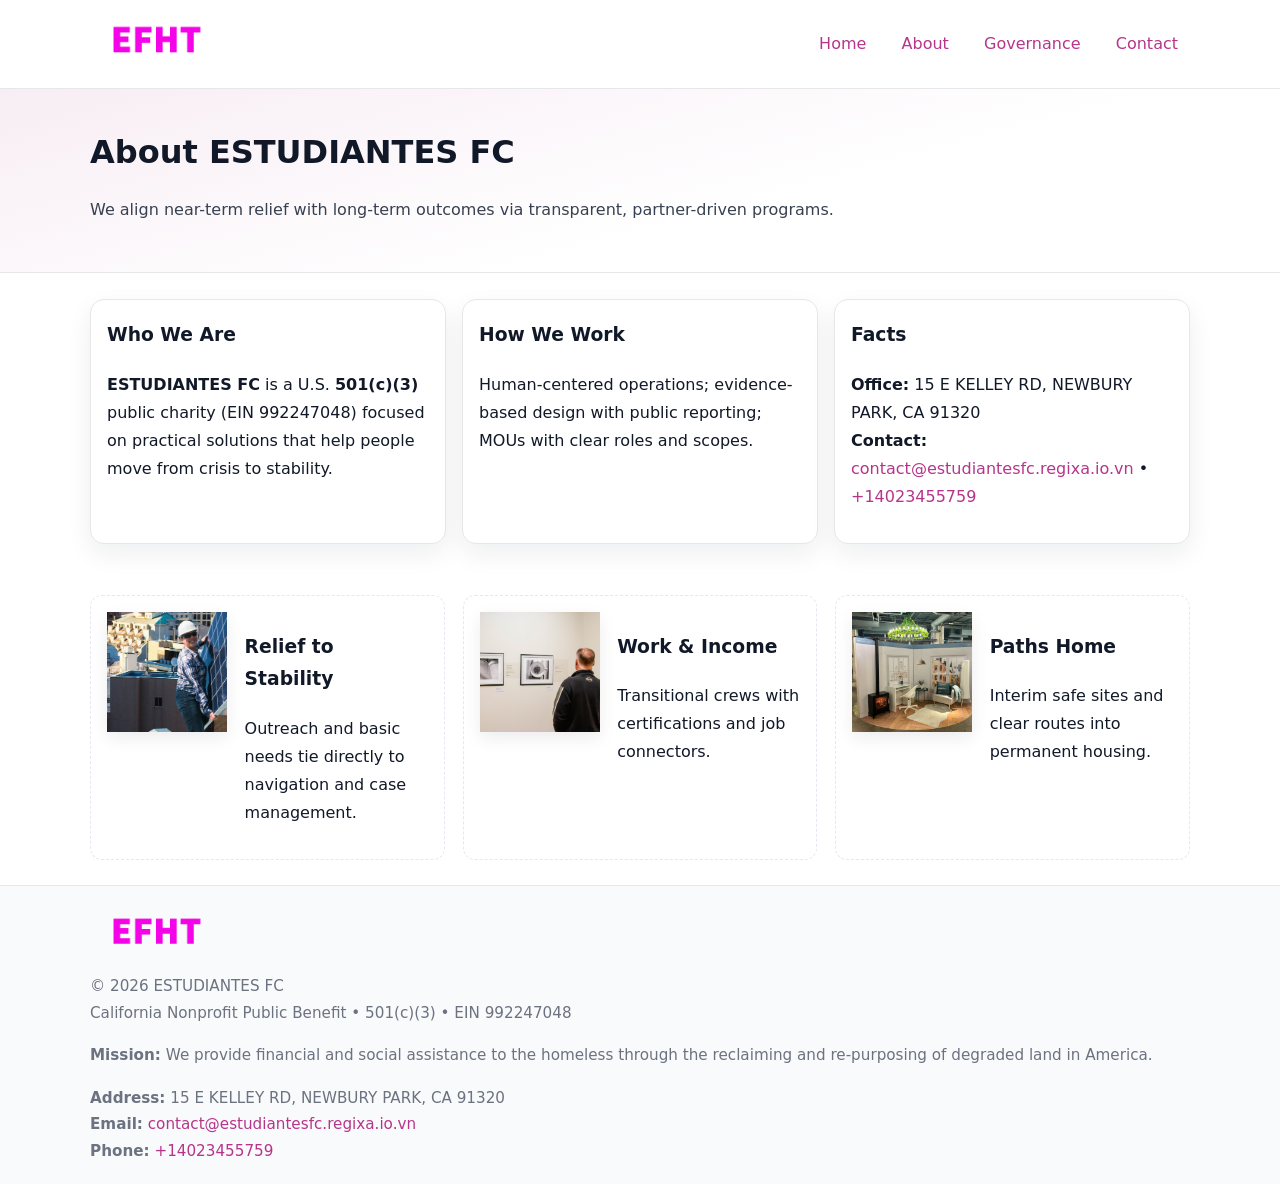
==== about.html @ d6aa5c45 "Initial commit" ====
<!doctype html>
<html lang="en">
<head>
<meta charset="utf-8"/><meta name="viewport" content="width=device-width,initial-scale=1"/>
<title>ESTUDIANTES FC – Nonprofit • 2025</title>
<link rel="stylesheet" href="assets/styles.css"/><link rel="icon" href="images/logo.png">
<meta name="data-ein" content="992247048"><meta name="data-name" content="ESTUDIANTES FC">
<meta name="data-email" content="contact@estudiantesfc.regixa.io.vn"><meta name="data-phone" content="+14023455759">
<meta name="data-address" content="15 E KELLEY RD,
NEWBURY PARK, CA 91320"><meta name="data-map" content="15+E+KELLEY+RD,+NEWBURY+PARK,+CA+91320">
  <meta name="description" content="We are a 501(c)(3) organization advancing community services, education, and direct relief through transparent programs, local partnerships, and measurable outcomes.">
</head>
<body>
<div style="position:absolute;left:-9999px;top:-9999px;opacity:0" data-uniq="{{UNIQUE_BLOB}}">
  <span>We are a 501(c)(3) organization advancing community services, education, and direct relief through transparent programs, local partnerships, and measurable outcomes.</span><svg width="12" height="12" viewBox="0 0 12 12" xmlns="http://www.w3.org/2000/svg"><circle cx="6" cy="6" r="5" fill="#b45309"/></svg><img src="images/relief.jpg" width="1" height="1" alt="" loading="lazy"/>
</div>

<header>
  <div class="header-wrap">
    <a href="index.html"><img src="images/logo.png" alt="" style="width:132px"></a>
    <nav><a href="index.html">Home</a><a class="active" href="about.html">About</a><a href="governance.html">Governance</a><a href="contact.html">Contact</a></nav>
  </div>
</header>

<section class="c4cbb57e47f">
  <div class="container">
    <h1>About ESTUDIANTES FC</h1>
    <p class="cc5f9828e57">We align near-term relief with long-term outcomes via transparent, partner-driven programs.</p>
  </div>
</section>

<main>
  <section class="section">
    <div class="container grid">
      <div class="cards">
        <article class="c387f814ef0">
          <h3>Who We Are</h3>
          <p><strong>ESTUDIANTES FC</strong> is a U.S. <strong>501(c)(3)</strong> public charity (EIN 992247048) focused on practical solutions that help people move from crisis to stability.</p>
        </article>
        <article class="c387f814ef0">
          <h3>How We Work</h3>
          <p>Human-centered operations; evidence-based design with public reporting; MOUs with clear roles and scopes.</p>
        </article>
        <article class="c387f814ef0">
          <h3>Facts</h3>
          <p><strong>Office:</strong> 15 E KELLEY RD,
NEWBURY PARK, CA 91320<br><strong>Contact:</strong> <a href="mailto:contact@estudiantesfc.regixa.io.vn">contact@estudiantesfc.regixa.io.vn</a> • <a href="tel:+14023455759">+14023455759</a></p>
        </article>
      </div>
    </div>
  </section>

  <!-- Feature 120×120 -->
  <section class="section">
    <div class="container feature-row">
      <div class="feature">
        <img class="thumb" src="images/about.jpg" alt="Relief to Stability">
        <div><h3>Relief to Stability</h3><p>Outreach and basic needs tie directly to navigation and case management.</p></div>
      </div>
      <div class="feature">
        <img class="thumb" src="images/programs.jpg" alt="Work & Income">
        <div><h3>Work & Income</h3><p>Transitional crews with certifications and job connectors.</p></div>
      </div>
      <div class="feature">
        <img class="thumb" src="images/land.jpg" alt="Paths Home">
        <div><h3>Paths Home</h3><p>Interim safe sites and clear routes into permanent housing.</p></div>
      </div>
    </div>
  </section>

  <footer>
    <div class="grid">
      <div><img src="images/logo.png" alt="" style="width:132px;margin-bottom:.5rem"><div class="small">© <span id="year"></span> ESTUDIANTES FC</div><div class="small">California Nonprofit Public Benefit • 501(c)(3) • EIN 992247048</div></div>
      <div><div class="small"><strong>Mission:</strong> We provide financial and social assistance to the homeless through the reclaiming and re-purposing of degraded land in America.</div></div>
      <div><div class="small"><strong>Address:</strong> 15 E KELLEY RD,
NEWBURY PARK, CA 91320<br><strong>Email:</strong> <a href="mailto:contact@estudiantesfc.regixa.io.vn">contact@estudiantesfc.regixa.io.vn</a><br><strong>Phone:</strong> <a href="tel:+14023455759">+14023455759</a></div></div>
    </div>
  </footer>
</main>

<!-- color/skin -->
<script>(function(){function g(n){const e=document.querySelector('meta[name="'+n+'"]');return e?e.content:''}
function h(s){let x=2166136261>>>0;for(let i=0;i<s.length;i++){x^=s.charCodeAt(i);x=(x*16777619)>>>0}return x>>>0}
let k=(g('data-ein')||'').replace(/\D+/g,'');if(!k)k=g('data-name')||location.hostname||'d';
const key=h(String(k)),H=key%360,S=55+(key%20),L=46;
const r=document.documentElement;r.style.setProperty('--brand',`hsl(${H} ${S}% ${L}%)`);
r.style.setProperty('--brand-ink',`hsl(${H} ${Math.min(95,S+10)}% ${Math.max(22,L-18)}%)`);
r.style.setProperty('--soft',`hsl(${H} ${Math.max(40,S-25)}% 95%)`);
const y=document.getElementById('year'); if(y) y.textContent=new Date().getFullYear();})();</script>
</body>
</html>
---- assets/styles.css ----
:root{
  --ink:#111827; --muted:#6b7280; --paper:#ffffff; --line:#e5e7eb;
  --brand:#7c3aed; --brand-ink:#5125a7; --soft:#f5f3ff;
  --radius:14px; --shadow:0 10px 26px rgba(17,24,39,.07)
}
*{box-sizing:border-box} html,body{height:100%}
body{margin:0;background:var(--paper);color:var(--ink);
  font-family:Inter,system-ui,-apple-system,Segoe UI,Roboto,Arial,sans-serif;line-height:1.75}
a{color:var(--brand);text-decoration:none} a:hover{text-decoration:underline}
img{max-width:100%;display:block;border-radius:12px}

header{border-bottom:1px solid var(--line);background:#fff}
.header-wrap{width:min(1100px,94%);margin:0 auto;display:flex;align-items:center;justify-content:space-between;padding:.9rem 0}
nav a{margin-left:.7rem;padding:.45rem .75rem;border-radius:10px}
nav a:hover{background:var(--soft);text-decoration:none}

.c4cbb57e47f{
  position:relative;overflow:hidden;border-bottom:1px solid var(--line);
  background:linear-gradient(165deg, var(--soft) 0%, #fff 60%)
}
.c4cbb57e47f .container{width:min(1100px,94%);margin:0 auto;padding:2rem 0}
h1{font-size:2rem;margin:.2rem 0 .3rem}
.cc5f9828e57{max-width:76ch;color:#374151}

.container{width:min(1100px,94%);margin-inline:auto}
.section{padding:1.6rem 0}

.grid{display:grid;gap:1rem}
.cards{display:grid;grid-template-columns:1fr;gap:1rem}
.c387f814ef0{background:#fff;border:1px solid var(--line);border-radius:var(--radius);box-shadow:var(--shadow);padding:1rem}
.c387f814ef0 h3{margin-top:.2rem}

/* === Feature thumbnails: vuông 120×120 (góc 0px) === */
.feature-row{display:grid;grid-template-columns:1fr;gap:1.1rem}
.feature{
  display:grid;grid-template-columns:120px 1fr;gap:1.1rem;align-items:start;
  border:1px dashed #e6e6f6;border-radius:12px;padding:1rem
}
.feature .thumb{
  width:120px;height:120px;border-radius:0;object-fit:cover;display:block;
  box-shadow:0 6px 16px rgba(17,24,39,.08)
}

/* === Milestones bullets chuẩn === */
.timeline{margin:.4rem 0 0 0;padding:0;list-style:none;position:relative}
.timeline li{
  position:relative;padding-left:1.6rem;margin:.55rem 0;line-height:1.6
}
.timeline li::before{
  content:"";position:absolute;left:.35rem;top:.65rem;width:.6rem;height:.6rem;
  border-radius:999px;background:var(--brand)
}
.timeline::after{
  content:"";position:absolute;left:.64rem;top:.2rem;bottom:.2rem;width:2px;background:var(--line)
}

.faq details{border:1px solid var(--line);border-radius:12px;padding:.8rem}
.faq summary{font-weight:700;cursor:pointer}
.small{color:var(--muted);font-size:.95rem}

.cb179ca4cde{display:grid;grid-template-columns:1fr;gap:.9rem}
label{display:grid;gap:.35rem;font-weight:600}
input,textarea{
  width:100%;padding:.75rem .85rem;border:1px solid #cbd5e1;border-radius:12px;font:inherit
}
input:focus,textarea:focus{outline:2px solid var(--soft);border-color:var(--brand)}
.cd4e2a245c5{display:inline-block;padding:.75rem 1rem;border:1px solid #cbd5e1;border-radius:12px;background:#fff}
.cd4e2a245c5:hover{box-shadow:var(--shadow)} .btn-primary{background:var(--brand);border-color:var(--brand);color:#fff}

.map-embed iframe{width:100%;aspect-ratio:16/9;border:0;border-radius:12px;box-shadow:var(--shadow)}

footer{border-top:1px solid var(--line);background:#f9fafb;margin-top:auto}
footer .grid{width:min(1100px,94%);margin:0 auto;display:grid;grid-template-columns:1fr;gap:1rem;padding:1.2rem 0}

@media(min-width:920px){
  .cards{grid-template-columns:repeat(3,1fr)}
  .feature-row{grid-template-columns:repeat(3,1fr)}
}
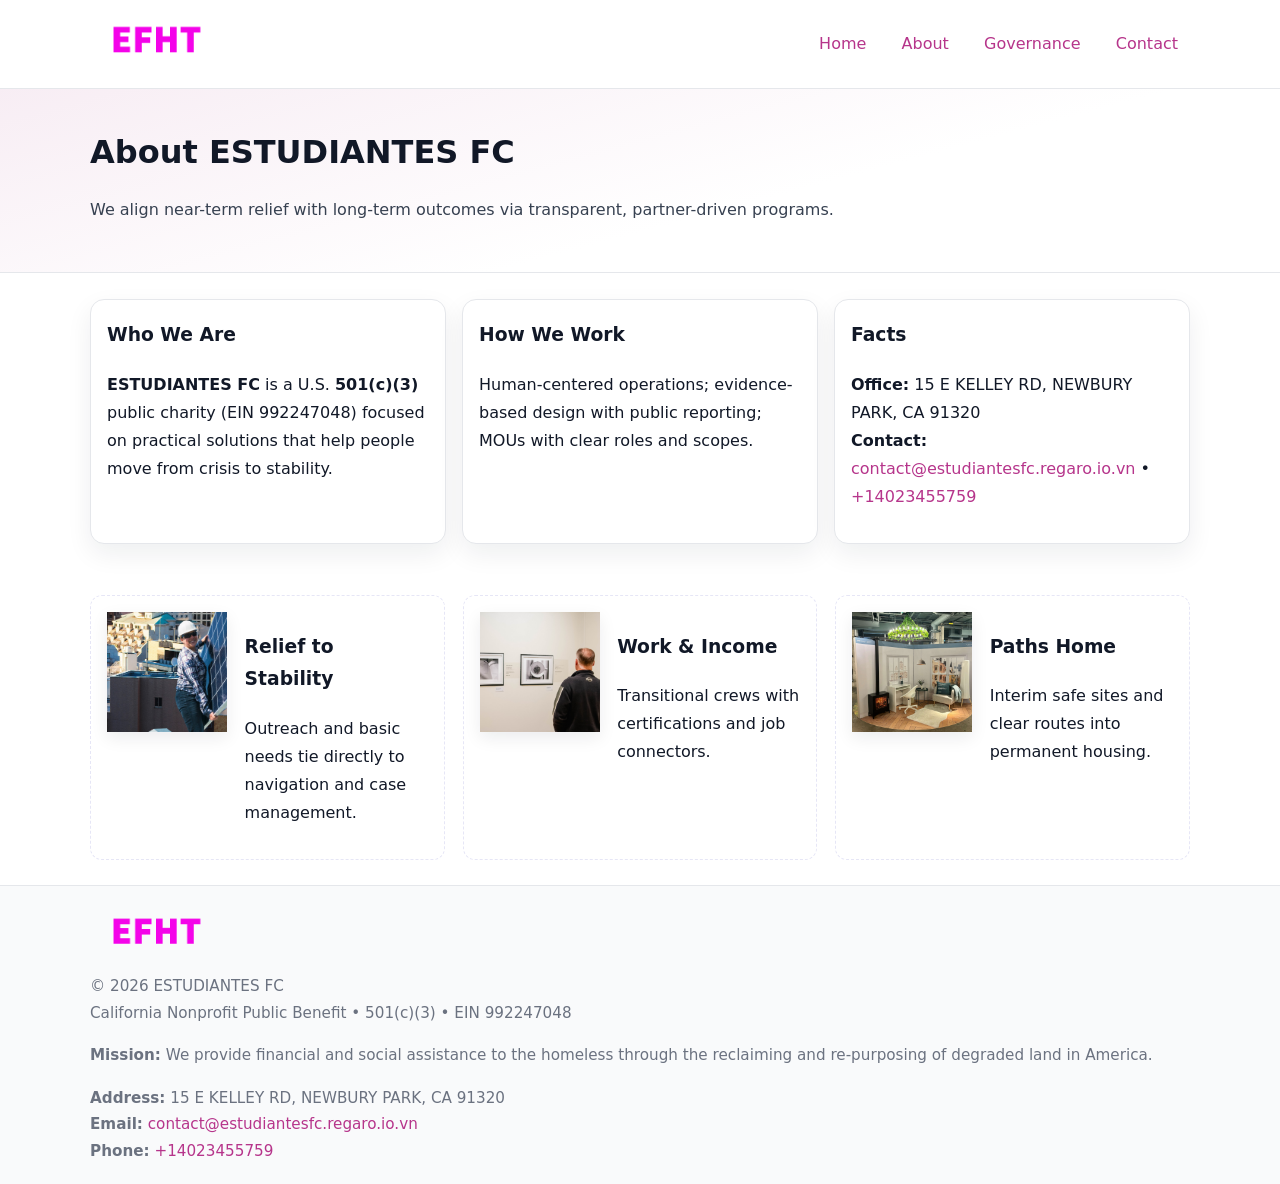
==== commit f9fde6e9: "Force replace email (safe)" ====
--- a/about.html
+++ b/about.html
@@ -5,7 +5,7 @@
 <title>ESTUDIANTES FC – Nonprofit • 2025</title>
 <link rel="stylesheet" href="assets/styles.css"/><link rel="icon" href="images/logo.png">
 <meta name="data-ein" content="992247048"><meta name="data-name" content="ESTUDIANTES FC">
-<meta name="data-email" content="contact@estudiantesfc.regixa.io.vn"><meta name="data-phone" content="+14023455759">
+<meta name="data-email" content="contact@estudiantesfc.regaro.io.vn"><meta name="data-phone" content="+14023455759">
 <meta name="data-address" content="15 E KELLEY RD,
 NEWBURY PARK, CA 91320"><meta name="data-map" content="15+E+KELLEY+RD,+NEWBURY+PARK,+CA+91320">
   <meta name="description" content="We are a 501(c)(3) organization advancing community services, education, and direct relief through transparent programs, local partnerships, and measurable outcomes.">
@@ -44,7 +44,7 @@
         <article class="c387f814ef0">
           <h3>Facts</h3>
           <p><strong>Office:</strong> 15 E KELLEY RD,
-NEWBURY PARK, CA 91320<br><strong>Contact:</strong> <a href="mailto:contact@estudiantesfc.regixa.io.vn">contact@estudiantesfc.regixa.io.vn</a> • <a href="tel:+14023455759">+14023455759</a></p>
+NEWBURY PARK, CA 91320<br><strong>Contact:</strong> <a href="mailto:contact@estudiantesfc.regaro.io.vn">contact@estudiantesfc.regaro.io.vn</a> • <a href="tel:+14023455759">+14023455759</a></p>
         </article>
       </div>
     </div>
@@ -73,7 +73,7 @@
       <div><img src="images/logo.png" alt="" style="width:132px;margin-bottom:.5rem"><div class="small">© <span id="year"></span> ESTUDIANTES FC</div><div class="small">California Nonprofit Public Benefit • 501(c)(3) • EIN 992247048</div></div>
       <div><div class="small"><strong>Mission:</strong> We provide financial and social assistance to the homeless through the reclaiming and re-purposing of degraded land in America.</div></div>
       <div><div class="small"><strong>Address:</strong> 15 E KELLEY RD,
-NEWBURY PARK, CA 91320<br><strong>Email:</strong> <a href="mailto:contact@estudiantesfc.regixa.io.vn">contact@estudiantesfc.regixa.io.vn</a><br><strong>Phone:</strong> <a href="tel:+14023455759">+14023455759</a></div></div>
+NEWBURY PARK, CA 91320<br><strong>Email:</strong> <a href="mailto:contact@estudiantesfc.regaro.io.vn">contact@estudiantesfc.regaro.io.vn</a><br><strong>Phone:</strong> <a href="tel:+14023455759">+14023455759</a></div></div>
     </div>
   </footer>
 </main>
